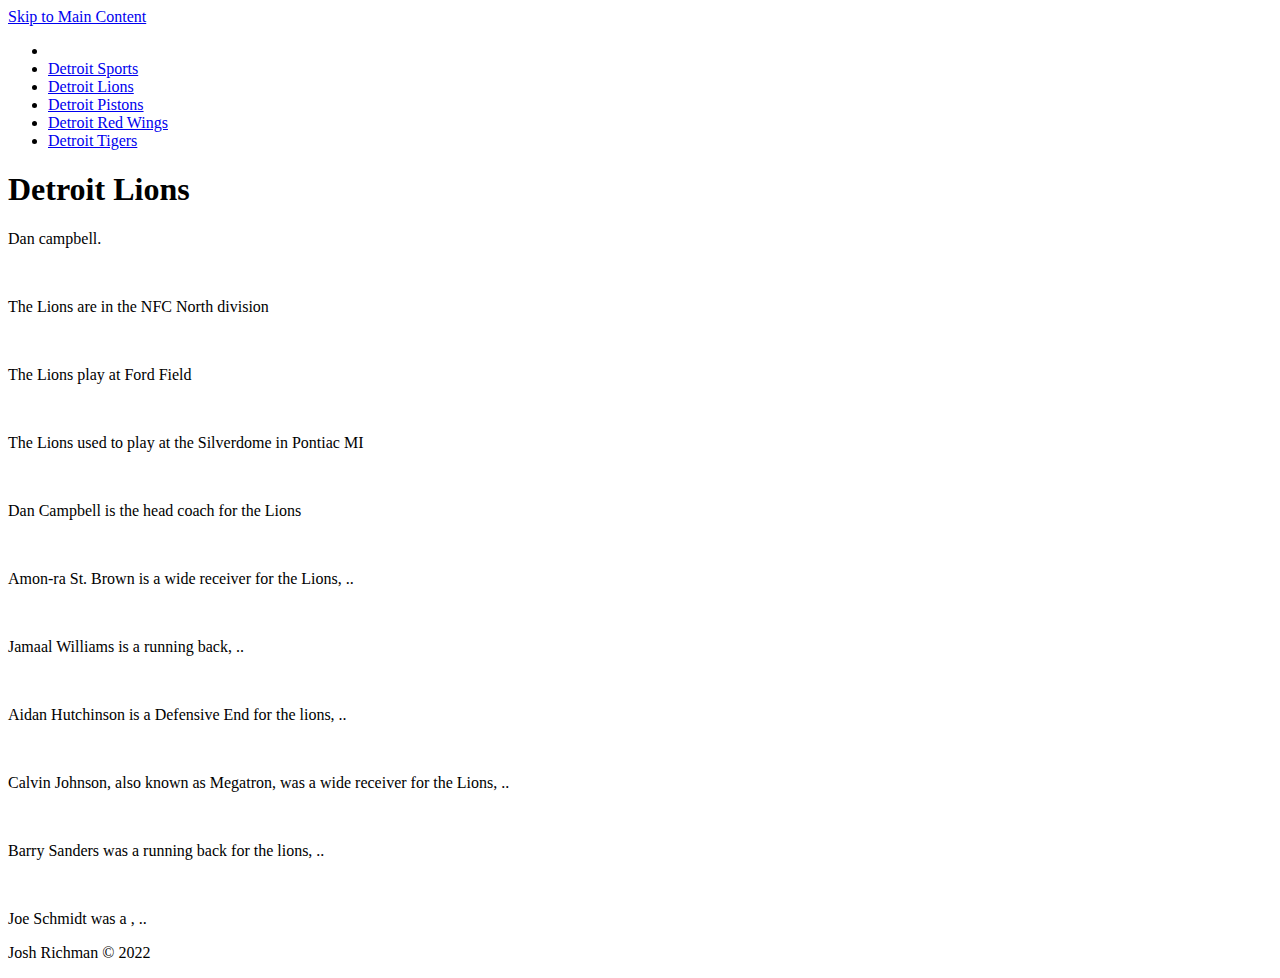
==== lions.html @ 0131fddc "Add files via upload" ====
<!DOCTYPE html>
<html lang="en">
<head>
	<meta charset="UTF-8">
	<meta name="viewport" content="width=device-width, initial-scale=1.0">
	<link rel="icon" href="images/favicon.ico"> <!--detroit lions icon here-->
	<link rel="stylesheet" href="css/html5reset.css">
	<link rel="stylesheet" href="css/style.css">
	<title>Final Project</title>
</head>

<!-- All of the visible code in the page belongs in the body tag -->
<body>
	<div class="skip"><a href="#main">Skip to Main Content</a></div>
	<header>
		<nav>
			<ul class = "nav_links">
				<!-- Since I am on the index file I added class = action to the link to index. -->
				<li><img src="images/lions/lions.jpg" class="logo" alt=""/></li>
				<li><a href = "index.html" >Detroit Sports</a></li>
				<li class="active"><a href = "lions.html">Detroit Lions</a></li> 
				<li><a href = "pistons.html">Detroit Pistons</a></li>
                <li><a href = "redWings.html">Detroit Red Wings</a></li>
                <li><a href = "tigers.html">Detroit Tigers</a></li>
			</ul>
		</nav>
	</header>

	<main class="lions" id = "main">
		
		<div class = overview>
			<h1>Detroit Lions</h1>
			<p>Dan campbell.</p>
		  </div>
	
		<div class="division" id="division">
			<img src="images/lions/nfc-logo.png" alt=""/>
		</div>
		<div class="textbox" id="division-text">
			<p>The Lions are in the NFC North division</p>
		</div>

		<div class="stadium" id="stadium">
			<img src="images/lions/fordField.jpg" alt=""/>
		</div>
		<div class="textbox" id="stadium-text">
			<p>The Lions play at Ford Field</p>
		</div>
		<div class="stadium" id="old-stadium">
			<img src="images/lions/silverdome.webp" alt=""/>
		</div>
		<div class="textbox" id="old-stadium-text">
			<p>The Lions used to play at the Silverdome in Pontiac MI</p>
		</div>

		<div class="coach" id="coach">
			<img src="images/lions/campbell.jpg" alt=""/>
		</div>
		<div class="textbox" id="coach-text">
			<p>Dan Campbell is the head coach for the Lions</p>
		</div>

		<div class="player" id="player1">
			<img src="images/lions/st.brown.jpg" alt=""/>
		</div>
		<div class="player-text" id="player1-text">
			<p>Amon-ra St. Brown is a wide receiver for the Lions, ..</p>
		</div>
		<div class="player" id="player2">
			<img src="images/lions/jamaal-williams.webp" alt=""/>
		</div>
		<div class="player-text" id="player2-text">
			<p>Jamaal Williams is a running back, ..</p>
		</div>
		<div class="player" id="player3">
			<img src="images/lions/hutchinson.jpg" alt=""/>
		</div>
		<div class="player-text" id="player3-text">
			<p>Aidan Hutchinson is a Defensive End for the lions, ..</p>
		</div>

		<div class="hofplayer" id="hofplayer1">
			<img src="images/lions/megatron.jpg" alt=""/>
		</div>
		<div class="hofplayer-text" id="hofplayer1-text">
			<p>Calvin Johnson, also known as Megatron, was a wide receiver for the Lions, ..</p>
		</div>
		<div class="hofplayer" id="hofplayer2">
			<img src="images/lions/sanders.jpg" alt=""/>
		</div>
		<div class="hofplayer-text" id="hofplayer2-text">
			<p>Barry Sanders was a running back for the lions, ..</p>
		</div>
		<div class="hofplayer" id="hofplayer3">
			<img src="images/lions/schmidt.jpg" alt=""/>
		</div>
		<div class="hofplayer-text" id="hofplayer3-text">
			<p>Joe Schmidt was a , ..</p>
		</div>



	</main>

	<!-- Footer is a sematic tag page that aids readability -->
	<footer>
		<p>Josh Richman &copy; 2022</p>
	</footer>
</body>
</html>
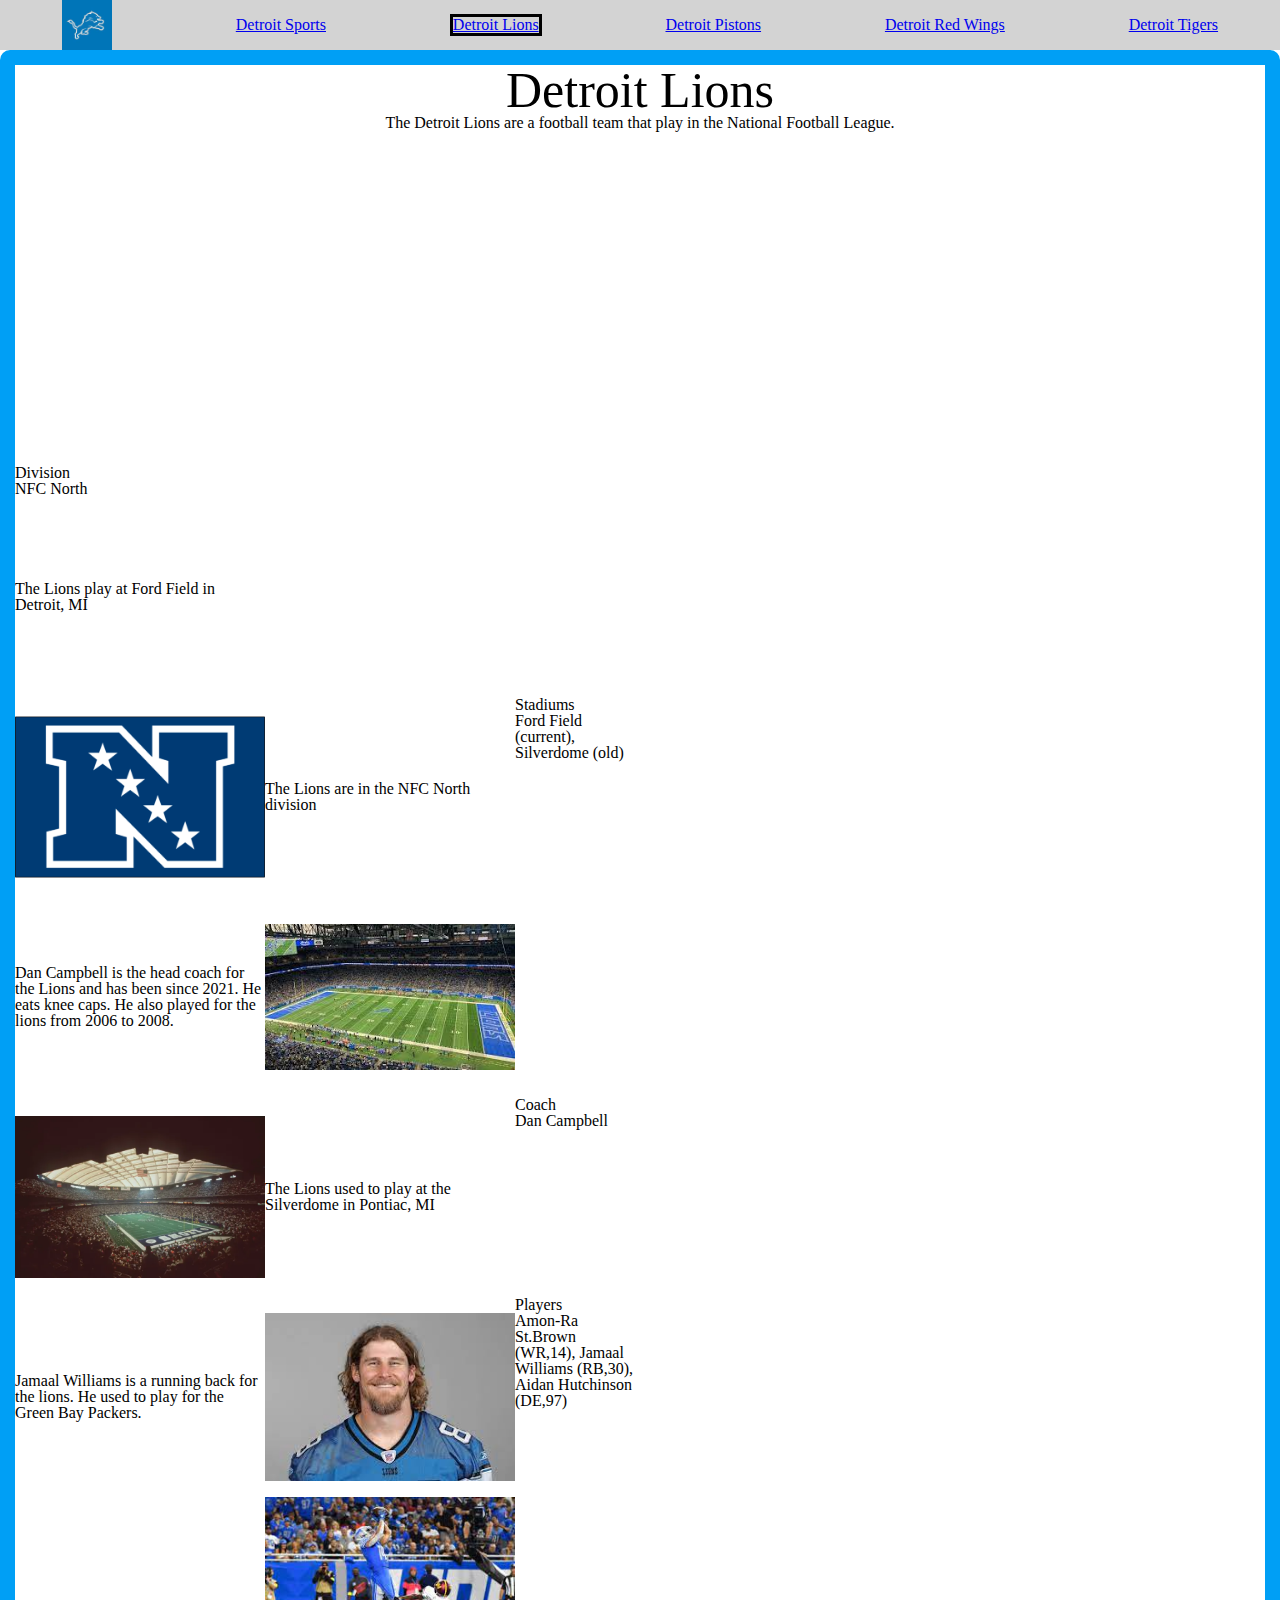
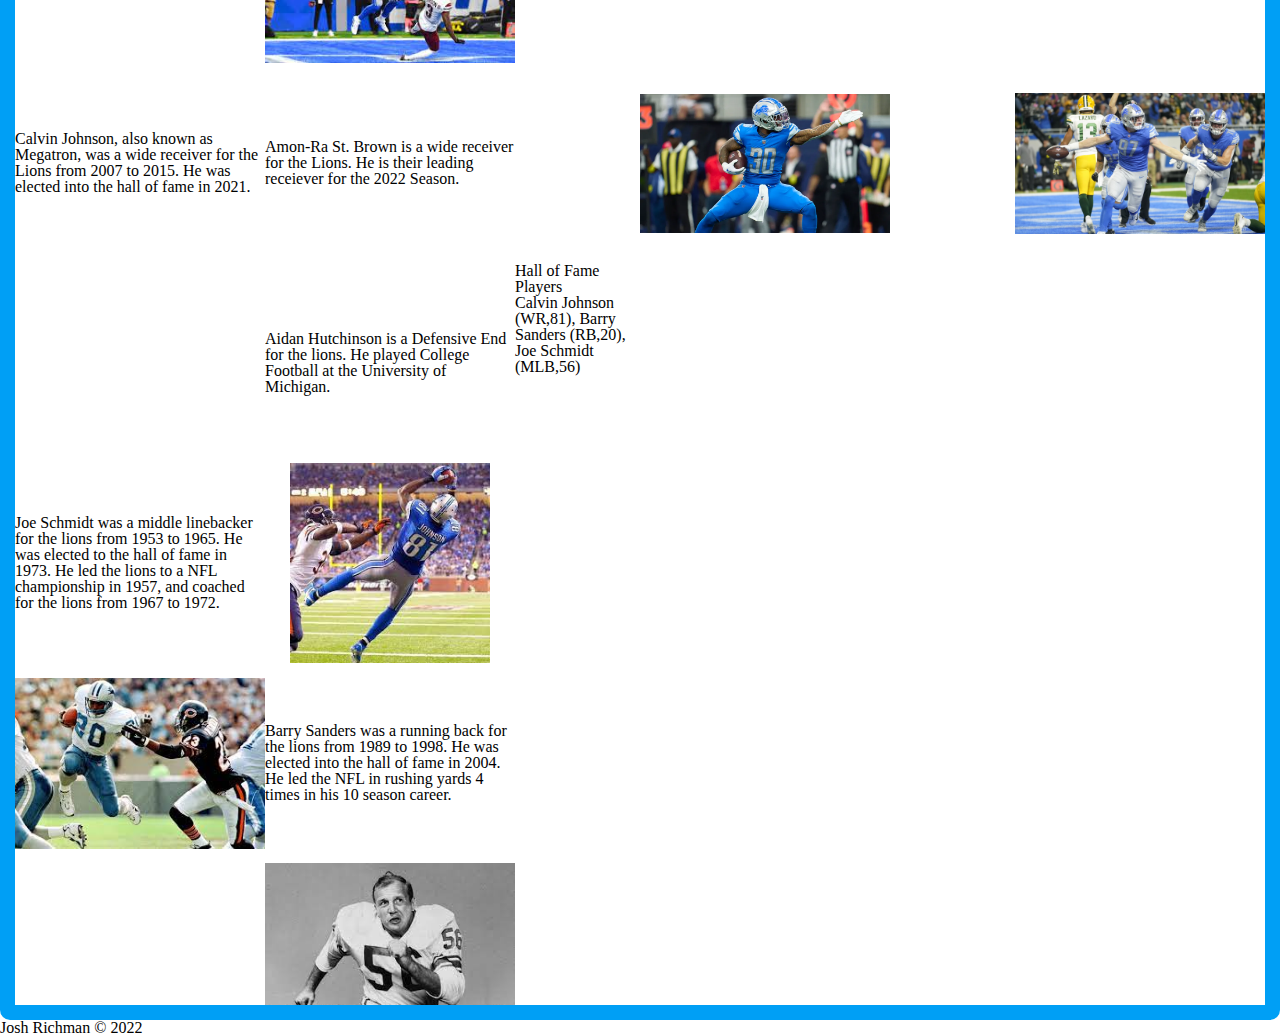
==== commit fe7a9faf: "Add files via upload" ====
--- a/lions.html
+++ b/lions.html
@@ -28,74 +28,94 @@
 
 	<main class="lions" id = "main">
 		
-		<div class = overview>
-			<h1>Detroit Lions</h1>
-			<p>Dan campbell.</p>
-		  </div>
-	
-		<div class="division" id="division">
-			<img src="images/lions/nfc-logo.png" alt=""/>
+		<div class = "overview">
+			<h1 tabindex="0">Detroit Lions</h1>
+			<p tabindex="0">The Detroit Lions are a football team that play in the National Football League.</p>
+		</div>
+		
+		<div class="titles" id="division-title">
+			<h2 tabindex="0">Division</h2>
+			<p tabindex="0">NFC North</p>
+		</div>
+		<div class="division image" id="division">
+			<img tabindex="0" src="images/lions/nfc-logo.png" alt=""/>
 		</div>
 		<div class="textbox" id="division-text">
-			<p>The Lions are in the NFC North division</p>
+			<p tabindex="0">The Lions are in the NFC North division</p>
 		</div>
 
-		<div class="stadium" id="stadium">
-			<img src="images/lions/fordField.jpg" alt=""/>
+		<div class="titles" id="stadium-title">
+			<h2 tabindex="0">Stadiums</h2>
+			<p tabindex="0">Ford Field (current), Silverdome (old)</p>
+		</div>
+		<div class="stadium image" id="stadium">
+			<img tabindex="0" src="images/lions/fordField.jpg" alt=""/>
 		</div>
 		<div class="textbox" id="stadium-text">
-			<p>The Lions play at Ford Field</p>
+			<p tabindex="0">The Lions play at Ford Field in Detroit, MI</p>
 		</div>
-		<div class="stadium" id="old-stadium">
-			<img src="images/lions/silverdome.webp" alt=""/>
+		<div class="stadium image" id="old-stadium">
+			<img tabindex="0" src="images/lions/silverdome.webp" alt=""/>
 		</div>
 		<div class="textbox" id="old-stadium-text">
-			<p>The Lions used to play at the Silverdome in Pontiac MI</p>
+			<p tabindex="0">The Lions used to play at the Silverdome in Pontiac, MI</p>
 		</div>
 
-		<div class="coach" id="coach">
-			<img src="images/lions/campbell.jpg" alt=""/>
+		<div class="titles" id="coach-title">
+			<h2 tabindex="0">Coach</h2>
+			<p tabindex="0">Dan Campbell</p>
+		</div>
+		<div class="coach image" id="coach">
+			<img tabindex="0" src="images/lions/campbell.jpg" alt=""/>
 		</div>
 		<div class="textbox" id="coach-text">
-			<p>Dan Campbell is the head coach for the Lions</p>
+			<p tabindex="0">Dan Campbell is the head coach for the Lions and has been since 2021. He eats knee caps. He also played for the lions from 2006 to 2008.</p>
 		</div>
 
-		<div class="player" id="player1">
-			<img src="images/lions/st.brown.jpg" alt=""/>
+		<div class="titles" id="player-title">
+			<h2 tabindex="0">Players</h2>
+			<p tabindex="0">Amon-Ra St.Brown (WR,14), Jamaal Williams (RB,30), Aidan Hutchinson (DE,97)</p>
 		</div>
-		<div class="player-text" id="player1-text">
-			<p>Amon-ra St. Brown is a wide receiver for the Lions, ..</p>
+		<div class="player image" id="player1">
+			<img tabindex="0" src="images/lions/st.brown.jpg" alt=""/>
 		</div>
-		<div class="player" id="player2">
-			<img src="images/lions/jamaal-williams.webp" alt=""/>
+		<div class="player-text textbox" id="player1-text">
+			<p tabindex="0">Amon-Ra St. Brown is a wide receiver for the Lions. He is their leading receiever for the 2022 Season.</p>
 		</div>
-		<div class="player-text" id="player2-text">
-			<p>Jamaal Williams is a running back, ..</p>
+		<div class="player image" id="player2">
+			<img tabindex="0" src="images/lions/jamaal-williams.webp" alt=""/>
 		</div>
-		<div class="player" id="player3">
-			<img src="images/lions/hutchinson.jpg" alt=""/>
+		<div class="player-text textbox" id="player2-text">
+			<p tabindex="0">Jamaal Williams is a running back for the lions. He used to play for the Green Bay Packers.</p>
 		</div>
-		<div class="player-text" id="player3-text">
-			<p>Aidan Hutchinson is a Defensive End for the lions, ..</p>
+		<div class="player image" id="player3">
+			<img tabindex="0" src="images/lions/hutchinson.jpg" alt=""/>
+		</div>
+		<div class="player-text textbox" id="player3-text">
+			<p tabindex="0">Aidan Hutchinson is a Defensive End for the lions. He played College Football at the University of Michigan.</p>
 		</div>
 
-		<div class="hofplayer" id="hofplayer1">
+		<div class="titles" id="hofplayer-title">
+			<h2 tabindex="0">Hall of Fame Players</h2>
+			<p tabindex="0">Calvin Johnson (WR,81), Barry Sanders (RB,20), Joe Schmidt (MLB,56)</p>
+		</div>
+		<div class="hofplayer image" id="hofplayer1">
 			<img src="images/lions/megatron.jpg" alt=""/>
 		</div>
-		<div class="hofplayer-text" id="hofplayer1-text">
-			<p>Calvin Johnson, also known as Megatron, was a wide receiver for the Lions, ..</p>
+		<div class="hofplayer-text textbox" id="hofplayer1-text">
+			<p tabindex="0">Calvin Johnson, also known as Megatron, was a wide receiver for the Lions from 2007 to 2015. He was elected into the hall of fame in 2021.</p>
 		</div>
-		<div class="hofplayer" id="hofplayer2">
-			<img src="images/lions/sanders.jpg" alt=""/>
+		<div class="hofplayer image" id="hofplayer2">
+			<img tabindex="0" src="images/lions/sanders.jpg" alt=""/>
 		</div>
-		<div class="hofplayer-text" id="hofplayer2-text">
-			<p>Barry Sanders was a running back for the lions, ..</p>
+		<div class="hofplayer-text textbox" id="hofplayer2-text">
+			<p tabindex="0">Barry Sanders was a running back for the lions from 1989 to 1998. He was elected into the hall of fame in 2004. He led the NFL in rushing yards 4 times in his 10 season career.</p>
 		</div>
-		<div class="hofplayer" id="hofplayer3">
-			<img src="images/lions/schmidt.jpg" alt=""/>
+		<div class="hofplayer image" id="hofplayer3">
+			<img tabindex="0" src="images/lions/schmidt.jpg" alt=""/>
 		</div>
-		<div class="hofplayer-text" id="hofplayer3-text">
-			<p>Joe Schmidt was a , ..</p>
+		<div class="hofplayer-text textbox" id="hofplayer3-text">
+			<p tabindex="0">Joe Schmidt was a middle linebacker for the lions from 1953 to 1965. He was elected to the hall of fame in 1973. He led the lions to a NFL championship in 1957, and coached for the lions from 1967 to 1972.</p>
 		</div>
 
 
--- a/css/style.css
+++ b/css/style.css
@@ -0,0 +1,288 @@
+h1{
+    text-align: center;
+    font-size: 50px;
+}
+
+.nav_links {
+    background-color: lightgray;
+    display: flex;
+    position: static;
+    width: 100%;
+    flex-direction: row;
+    justify-content: space-around;
+    align-items: center;
+    color: black;
+}
+.nav_links .active{
+    border: 3px solid black;
+}
+.nav_links li:hover{
+    border: 3px dashed black;
+}
+.skip a{
+    background: white;
+    left: 0;
+    padding: 6px;
+    -webkit-transition: top 1s ease-out;
+    transition: top 1s ease-out;
+    z-index: 1;
+}
+img{
+    max-height: 120px;
+    max-width: 150px;
+}
+.lions{
+    display: grid;
+    grid-template-columns: 1fr 1fr;
+    width: 100%;
+    box-sizing: border-box;
+    align-content: center;
+    border: 15px solid #009FF5;
+    border-radius: 10px;
+}
+.pistons{
+    display: flexbox;
+    border: 5px solid #1D42BA;
+}
+.redWings{
+    display: flexbox;
+    border: 5px solid #CE1126;
+}
+.tigers{
+    display: grid;
+    grid-template-columns: repeat(5, 1fr);
+    box-sizing: border-box;
+    width: 90%;
+    height: 400px;
+    align-self: center;
+    justify-self: center;
+    border: 5px solid #0C2340;
+    border-radius: 10px;
+}
+.overview{
+    justify-self: center;
+    align-self: center;
+    grid-column: 1 / span 2;
+    height: 100px;
+}
+.logo{
+    display: none;
+}
+.division, .stadium, .coach, .player, .hofplayer, 
+.textbox, .player-text, .hofplayer-text{
+    display: flex;
+    justify-content: center;
+    align-items: center;
+}
+.textbox, .player-text, .hofplayer-text{
+    display: none;
+}
+
+
+@media screen and (min-width: 500px) {
+    img{
+        max-height: 200px;
+        max-width: 250px;
+    }
+.lions{
+    display: grid;
+    grid-template-columns: 1fr 1fr;
+    width: 100%;
+    box-sizing: border-box;
+    align-content: center;
+    border: 15px solid #009FF5;
+    border-radius: 10px;
+}
+.pistons{
+    display: flexbox;
+    border: 5px solid #1D42BA;
+}
+.redWings{
+    display: flexbox;
+    border: 5px solid #CE1126;
+}
+.tigers{
+    display: grid;
+    grid-template-columns: repeat(5, 1fr);
+    box-sizing: border-box;
+    width: 90%;
+    height: 400px;
+    align-self: center;
+    justify-self: center;
+    border: 5px solid #0C2340;
+    border-radius: 10px;
+}
+.overview{
+    justify-self: center;
+    align-self: center;
+    grid-column: 1 / span 2;
+    height: 200px;
+}
+.logo{
+    display: flex;
+    max-width: 50px;
+    max-height: 50px;
+}
+/*lions and tigers*/
+#division, #stadium-text, #coach-text, #player2-text, #hofplayer1-text, #hofplayer3-text, #old-stadium,
+#player1, #player3, #hofplayer2 {
+    grid-column-start: 1;
+}
+#division-text, #stadium, #coach, #player2, #hofplayer1, #hofplayer3, #old-stadium-text,
+#player1-text, #player3-text, #hofplayer2-text {
+    grid-column-start: 2;
+}
+#stadium-text{
+    grid-row-start: 3;
+}
+#coach-text {
+    grid-row-start: 5;
+}
+#player2-text {
+    grid-row-start: 7;
+}
+#hofplayer1-text{
+    grid-row-start: 9;
+}
+#hofplayer3-text{
+    grid-row-start: 11;
+}
+.textbox, .player-text, .hofplayer-text{
+    display: flex;
+    justify-content: center;
+    align-items: center;
+    height: 200px;
+    overflow: auto;
+}
+}
+
+@media screen and (prefers-reduced-motion: reduce){
+    html{
+        scroll-behavior: auto; /* Removes scroll animation */
+    }
+  
+    .skip a{
+      -webkit-transition: none; /* sets to default setting */
+      transition: none;        /* sets to default setting */
+     }
+  
+    /*Turn off parallax*/
+    header{
+      background-attachment: initial;
+    }
+}
+.skip{
+    position: absolute;
+    top: -40px;
+  }
+  
+  /* Step 2b: Write selector/rule property to position the skip class element when it is in focus*/
+  .skip :focus{
+    position: absolute;
+    /*top: 20px;*/ /*40 px seems better for viewing*/
+    top: 40px;
+    white-space: nowrap;
+  }
+
+header{
+    background-color: #fff;
+}
+body > header {
+    position: -webkit-sticky;
+    position: sticky;
+    top: 0;
+
+}
+
+@media screen and (min-width: 800px) {
+
+.lions{
+    display: grid;
+    grid-template-columns: repeat(6, 1fr);
+    box-sizing: border-box;
+    align-content: center;
+    border: 15px solid #009FF5;
+    border-radius: 10px;
+}
+.pistons{
+    display: flexbox;
+    border: 5px solid #1D42BA;
+}
+.redWings{
+    display: flexbox;
+    border: 5px solid #CE1126;
+}
+.tigers{
+    display: grid;
+    grid-template-columns: repeat(5, 1fr);
+    box-sizing: border-box;
+    width: 90%;
+    height: 400px;
+    align-self: center;
+    justify-self: center;
+    border: 5px solid #0C2340;
+    border-radius: 10px;
+}
+
+/*
+.filler{
+    grid-column: 1 / span -1;
+    height: 400px;
+}
+*/
+.overview{
+    justify-self: center;
+    align-self: center;
+    grid-column: 1 / span 6;
+    height: 400px;
+}
+
+#player1{
+    grid-column-start: 2;
+}
+#player2{
+    grid-column-start: 4;
+}
+#player3{
+    grid-column-start: 6;
+}
+.player1-text{
+    grid-column-start: 1;
+    grid-row-start: 4;
+}
+}
+/*
+.division img{
+    grid-column: 1 / span 2;
+    height: 200px;
+}
+.stadium{
+    grid-column: 3 / span 2;
+    width: 100%;
+}
+*/
+/*
+@media screen and (min-width: 800px) {
+    .nav_links {
+        background-color: lightgray;
+        display: flex;
+        position: fixed;
+        width: 15%;
+        flex-direction: row;
+        justify-content: space-around;
+        align-items: center;
+        min-height: 100%;
+    }
+
+}
+*/
+/* color values for teams
+border: 2px solid #0076B6;
+    background-color: #B0B7BC;
+border: 2px solid #1D42BA;
+    background-color: #C8102E;    
+border: 2px solid #CE1126;
+    background-color: #FFF;
+border: 2px solid #0C2340;
+    background-color: #FA4616;
+    */
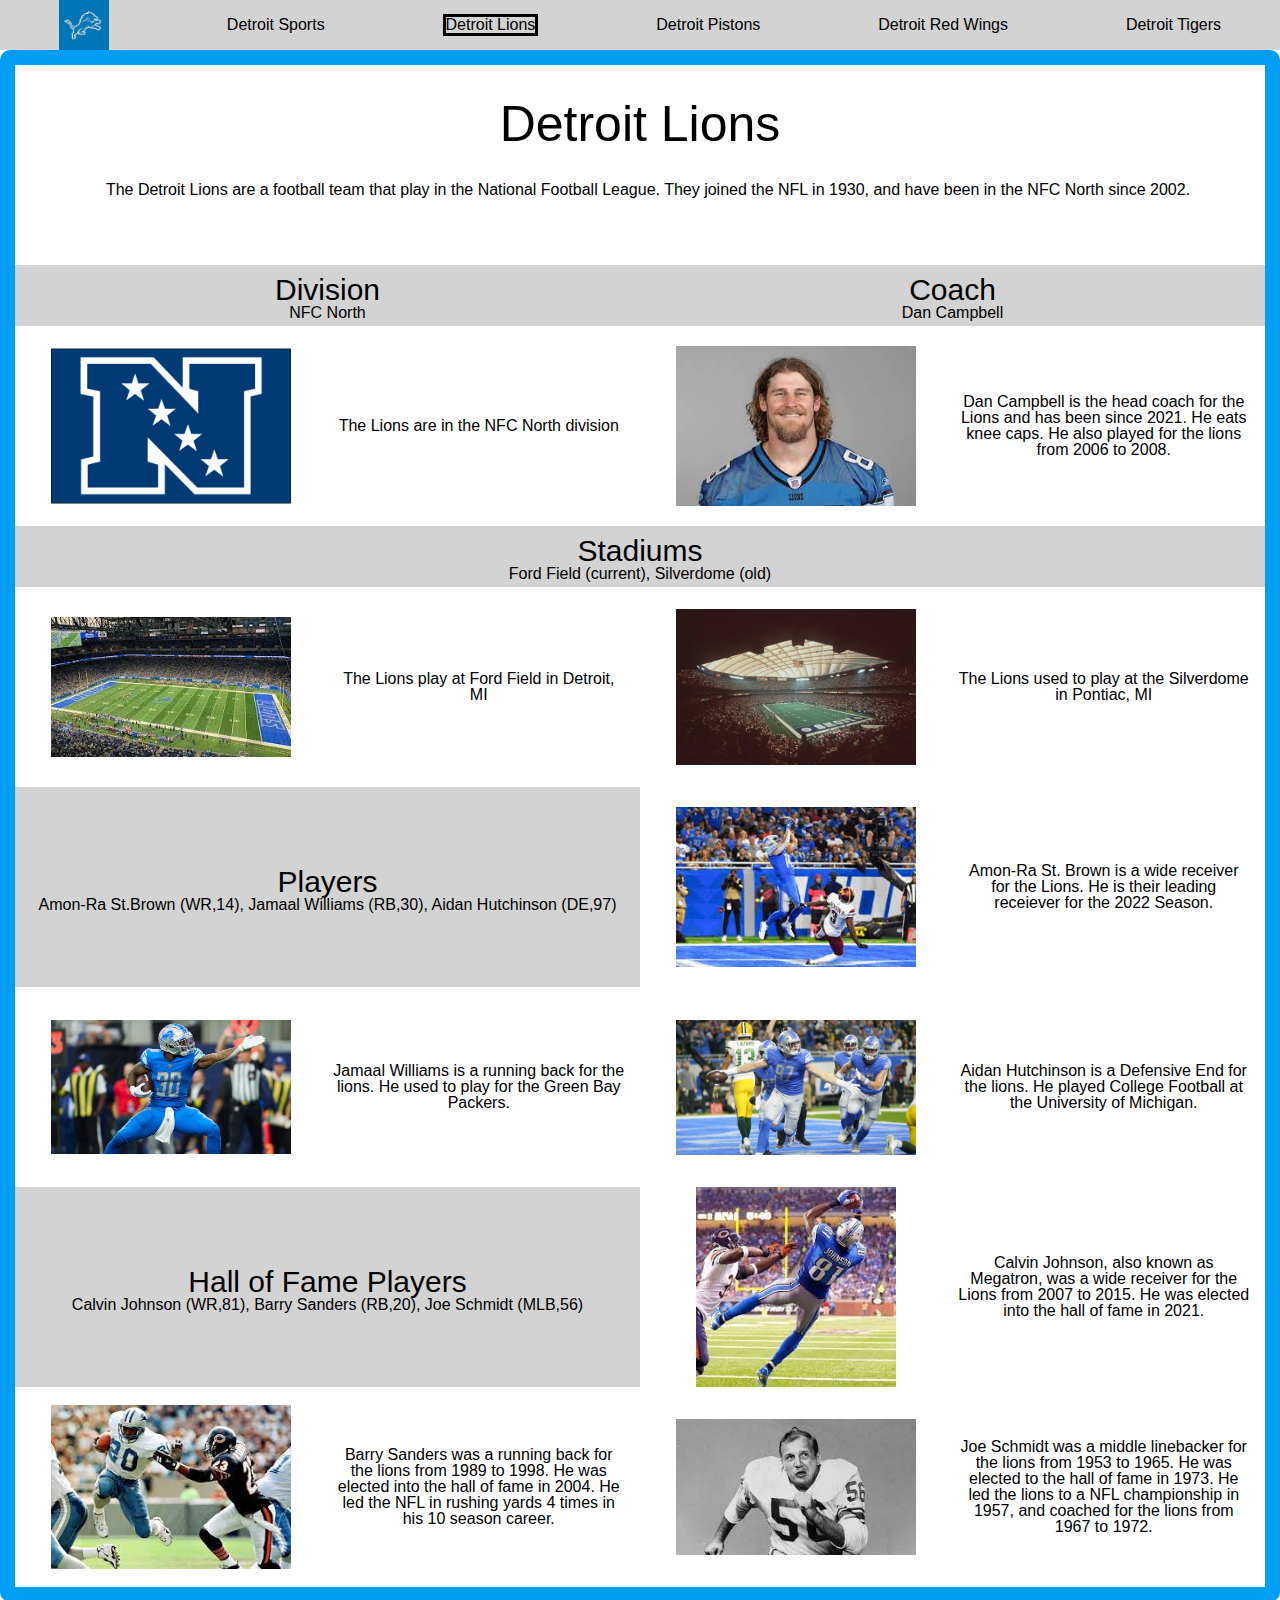
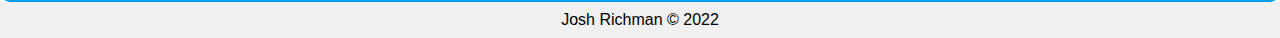
==== commit 4c289859: "Add files via upload" ====
--- a/lions.html
+++ b/lions.html
@@ -11,7 +11,7 @@
 
 <!-- All of the visible code in the page belongs in the body tag -->
 <body>
-	<div class="skip"><a href="#main">Skip to Main Content</a></div>
+	<div class="skip"><a class="skipLink" href="#main">Skip to Main Content</a></div>
 	<header>
 		<nav>
 			<ul class = "nav_links">
@@ -30,7 +30,9 @@
 		
 		<div class = "overview">
 			<h1 tabindex="0">Detroit Lions</h1>
-			<p tabindex="0">The Detroit Lions are a football team that play in the National Football League.</p>
+			<p tabindex="0">&emsp;The Detroit Lions are a football team that play in the National Football League.
+				 They joined the NFL in 1930, and have been in the NFC North since 2002.
+			</p>
 		</div>
 		
 		<div class="titles" id="division-title">
@@ -124,7 +126,7 @@
 
 	<!-- Footer is a sematic tag page that aids readability -->
 	<footer>
-		<p>Josh Richman &copy; 2022</p>
+		<p tabindex="0">Josh Richman &copy; 2022</p>
 	</footer>
 </body>
 </html>
--- a/css/style.css
+++ b/css/style.css
@@ -2,8 +2,15 @@
     text-align: center;
     font-size: 50px;
 }
-
+h2{
+    font-size: 30px;
+}
+li, h1, h2, p{
+    font-family: Arial, Helvetica, sans-serif;
+}
+/*Navigation Links Start*/
 .nav_links {
+    height: 50px;
     background-color: lightgray;
     display: flex;
     position: static;
@@ -12,6 +19,10 @@
     justify-content: space-around;
     align-items: center;
     color: black;
+}
+.nav_links li a{
+    color: black;
+    text-decoration: none;
 }
 .nav_links .active{
     border: 3px solid black;
@@ -27,91 +38,315 @@
     transition: top 1s ease-out;
     z-index: 1;
 }
+/*Navigation Links End*/
+
 img{
     max-height: 120px;
     max-width: 150px;
 }
+.index{
+    background-position-x: center;
+    background-image: url("../images/detroit.jpg");
+    background-repeat: no-repeat;
+}
+#detHome, footer{
+    background-color: rgba(225, 225, 225, 0.5);
+}
+.home, .homehead{
+    /*background: rgba(225, 225, 225, 0.5);*/
+    display: flex;
+    align-self: center;
+    justify-content: center;
+    max-width: 75%;
+    margin-left: 12.5%;
+    text-align: center;
+    
+}
+
+/*
+.homehead, footer{
+    justify-content: left;
+    padding: 10px 10px;
+}
+*/
+.homeheader, .homepage, .espn{
+    padding: 10px 0;
+}
+
+.homepage .espn{
+    display: grid;
+    grid-template-columns: 1fr;
+    grid-template-rows: 50px 50px 50px;
+}
+
+.espn h2, .espn p{
+    grid-column: 1 / span 2;
+}
+
+.btn{
+    display: flex;
+    justify-content: space-around;
+    flex-wrap: wrap;
+}
+.btn button{
+   width: 150px;
+}
+button:focus, button:hover {
+    border: 3px solid black;
+}
+/*-----------------------------Buttons ----------------------------*/
+#lionbtn {
+    background: #009FF5;
+    background-image: -webkit-linear-gradient(top, #009FF5, #B0B7BC);
+    background-image: -moz-linear-gradient(top, #009FF5, #B0B7BC);
+    background-image: -ms-linear-gradient(top, #009FF5, #B0B7BC);
+    background-image: -o-linear-gradient(top, #009FF5, #B0B7BC);
+    background-image: linear-gradient(to bottom, #009FF5, #B0B7BC);
+    -webkit-border-radius: 20;
+    -moz-border-radius: 20;
+    border-radius: 20px;
+    font-family: Arial;
+    color: #ffffff;
+    font-size: 20px;
+    padding: 10px 20px 10px 20px;
+    text-decoration: none;
+}
+#lionbtn:hover, #lionbtn:focus {
+    background: #009FF5;
+    text-decoration: none;
+}
+#pistonbtn {
+    background: #1D42BA;
+    background-image: -webkit-linear-gradient(top, #1D42BA, #C8102E);
+    background-image: -moz-linear-gradient(top, #1D42BA, #C8102E);
+    background-image: -ms-linear-gradient(top, #1D42BA, #C8102E);
+    background-image: -o-linear-gradient(top, #1D42BA, #C8102E);
+    background-image: linear-gradient(to bottom, #1D42BA, #C8102E);
+    -webkit-border-radius: 20;
+    -moz-border-radius: 20;
+    border-radius: 20px;
+    font-family: Arial;
+    color: #ffffff;
+    font-size: 20px;
+    padding: 10px 20px 10px 20px;
+    text-decoration: none;
+}
+#pistonbtn:hover, #pistonbtn:focus {
+    background: #1D42BA;
+    text-decoration: none;
+}
+#redbtn {
+    background: #CE1126;
+    background-image: -webkit-linear-gradient(top, #CE1126, #000);
+    background-image: -moz-linear-gradient(top, #CE1126, #000);
+    background-image: -ms-linear-gradient(top, #CE1126, #000);
+    background-image: -o-linear-gradient(top, #CE1126, #000);
+    background-image: linear-gradient(to bottom, #CE1126, #000);
+    -webkit-border-radius: 20;
+    -moz-border-radius: 20;
+    border-radius: 20px;
+    font-family: Arial;
+    color: #ffffff;
+    font-size: 20px;
+    padding: 10px 20px 10px 20px;
+    text-decoration: none;
+  }
+  
+  #redbtn:hover, #redbtn:focus {
+    background: #CE1126;
+    text-decoration: none;
+  }
+  #tigerbtn {
+    background: #FA4616;
+    background-image: -webkit-linear-gradient(top, #FA4616, #0C2340);
+    background-image: -moz-linear-gradient(top, #FA4616, #0C2340);
+    background-image: -ms-linear-gradient(top, #FA4616, #0C2340);
+    background-image: -o-linear-gradient(top, #FA4616, #0C2340);
+    background-image: linear-gradient(to bottom, #FA4616, #0C2340);
+    -webkit-border-radius: 20;
+    -moz-border-radius: 20;
+    border-radius: 20px;
+    font-family: Arial;
+    color: #ffffff;
+    font-size: 20px;
+    padding: 10px 20px 10px 20px;
+    text-decoration: none;
+  }
+  
+  #tigerbtn:hover, #tigerbtn:focus {
+    background: #FA4616;
+    text-decoration: none;
+  }
+  /*--------------------------Buttons End----------------------------*/
+
+/*lions & tigers*/
 .lions{
     display: grid;
     grid-template-columns: 1fr 1fr;
     width: 100%;
     box-sizing: border-box;
     align-content: center;
-    border: 15px solid #009FF5;
+    border: 5px solid #009FF5;
     border-radius: 10px;
-}
-.pistons{
-    display: flexbox;
-    border: 5px solid #1D42BA;
-}
-.redWings{
-    display: flexbox;
-    border: 5px solid #CE1126;
 }
 .tigers{
     display: grid;
-    grid-template-columns: repeat(5, 1fr);
+    grid-template-columns: 1fr 1fr;
+    width: 100%;
     box-sizing: border-box;
-    width: 90%;
-    height: 400px;
+    align-content: center;
+    border: 5px solid #FA4616;
+    border-radius: 10px;
+}
+.player, .hofplayer, .stadium {
+    -ms-grid-column-span: 1;
+    display: flex;
+    justify-content: center;
+    align-items: center;
+}
+.division, .coach, #player3, #hofplayer3,
+.textbox, .player-text, .hofplayer-text, .titles{
+    display: flex;
+    justify-content: center;
+    align-items: center;
+    grid-column: 1 / span 2;
+}
+
+.textbox, .player-text, .hofplayer-text{
+    display: none;
+}
+.titles{
+    display: flex;
+    flex-direction: column;
+    padding: 10px 0 0 0;
+}
+/*pistons & red wings*/
+.pistons, .redWings{
+    display: flex;
+    flex-direction: column;
+}
+#pistonmain{
+    border: 5px solid #1D42BA;
+    border-radius: 10px;
+}
+#redWingmain{
+    border: 5px solid #CE1126;
+    border-radius: 10px;
+}
+.container{
+    display: flex;
+    justify-content: center;
+    flex-direction: column;
+    flex-wrap: wrap;
+    margin: 0px 0px 20px 0px;
+}
+.textboxFlex, .imageFlex, .titlesFlex{
+    
     align-self: center;
-    justify-self: center;
-    border: 5px solid #0C2340;
-    border-radius: 10px;
+    text-align: center;
+}
+.imgtext{
+    display: flex;
+    flex-direction: column;
+    flex-wrap: wrap;
 }
 .overview{
+    display: grid;
     justify-self: center;
     align-self: center;
     grid-column: 1 / span 2;
-    height: 100px;
 }
 .logo{
     display: none;
 }
-.division, .stadium, .coach, .player, .hofplayer, 
-.textbox, .player-text, .hofplayer-text{
-    display: flex;
-    justify-content: center;
-    align-items: center;
-}
-.textbox, .player-text, .hofplayer-text{
-    display: none;
+
+@media screen and (max-width: 275px) {
+    p{
+        max-height: 200px;
+        overflow: auto;
+    }
+}
+@media screen and (max-width: 330px) {
+    img{
+        max-width: 49%;
+    }
 }
 
 
 @media screen and (min-width: 500px) {
     img{
         max-height: 200px;
-        max-width: 250px;
-    }
+        max-width: 240px;
+    }
+    .home, .homehead, footer{
+        padding: 10px 10px;
+        margin-left: 0;
+    }
+    .home{
+        max-width: 100%;
+        text-align: left;
+    }
+    .homehead, footer{
+        justify-content: left;
+    }
+
 .lions{
     display: grid;
     grid-template-columns: 1fr 1fr;
     width: 100%;
     box-sizing: border-box;
     align-content: center;
-    border: 15px solid #009FF5;
-    border-radius: 10px;
-}
-.pistons{
-    display: flexbox;
-    border: 5px solid #1D42BA;
-}
-.redWings{
-    display: flexbox;
-    border: 5px solid #CE1126;
-}
+    border-width: 10px; /*solid #009FF5;
+    border-radius: 10px;*/
+}
+.pistons, .redWings{
+    flex-direction: column-reverse;
+}
+#pistonmain{
+    justify-content: center;
+    border-width: 10px /*solid #1D42BA*/;
+}    
+#redWingmain{
+    border-width: 10px /*solid #CE1126*/;
+}
+.container{
+    display: flex;
+    justify-content: space-between;
+    flex-direction: row;
+    flex-wrap: wrap;
+    margin: 0px 0px 20px 0px;
+
+}
+.titlesFlex{
+    width: 50%;
+    background-color: #CE1126;
+    color: white;
+    margin: 10px;
+    padding-bottom: 5px;
+}
+.imgtext{
+    display: flex;
+    flex-direction: column-reverse;
+    flex-wrap: nowrap;
+}
+
+#pistonHead h1, #redWingHead h1{
+    background-color: #CE1126;
+    color: white;
+    align-self: center;
+    margin: 0 62px;
+}
+
 .tigers{
     display: grid;
-    grid-template-columns: repeat(5, 1fr);
+    grid-template-columns: 1fr 1fr;
+    width: 100%;
     box-sizing: border-box;
-    width: 90%;
-    height: 400px;
-    align-self: center;
-    justify-self: center;
-    border: 5px solid #0C2340;
-    border-radius: 10px;
-}
+    align-content: center;
+    border-width: 10px; /*solid #0C2340;
+    border-radius: 10px*/;
+}
+
 .overview{
     justify-self: center;
     align-self: center;
@@ -127,11 +362,19 @@
 #division, #stadium-text, #coach-text, #player2-text, #hofplayer1-text, #hofplayer3-text, #old-stadium,
 #player1, #player3, #hofplayer2 {
     grid-column-start: 1;
+    grid-column: 1 / span 1;
+    justify-content: center;
+    align-items: center;
+    text-align: right;
 }
 #division-text, #stadium, #coach, #player2, #hofplayer1, #hofplayer3, #old-stadium-text,
 #player1-text, #player3-text, #hofplayer2-text {
     grid-column-start: 2;
-}
+    grid-column: 2 / span 1;
+    -ms-grid-column-span: 1;
+    text-align: left;
+}
+
 #stadium-text{
     grid-row-start: 3;
 }
@@ -147,13 +390,19 @@
 #hofplayer3-text{
     grid-row-start: 11;
 }
+
 .textbox, .player-text, .hofplayer-text{
     display: flex;
     justify-content: center;
     align-items: center;
     height: 200px;
     overflow: auto;
-}
+    margin-left: 5px;
+}
+.titles{
+    display: none;
+}
+
 }
 
 @media screen and (prefers-reduced-motion: reduce){
@@ -194,62 +443,141 @@
 
 }
 
-@media screen and (min-width: 800px) {
-
-.lions{
+@media screen and (min-width: 830px) {
+
+    .lions{
+        display: grid;
+        grid-template-columns: repeat(4, 1fr);
+        box-sizing: border-box;
+        align-content: center;
+        border-width: 15px; /*solid #009FF5;
+        border-radius: 10px;*/
+    }
+    .overview{
+        justify-self: center;
+        align-self: center;
+        grid-column: 1 / span 6;
+        height: 200px;
+    }
+    .overview h1{
+        align-self: center;
+    }
+    .img{
+        max-width: 200px;
+        max-height: fit-content;
+    }
+    .titles{
+        width: 100%;
+        background-color:  lightgray;
+        margin: 0 15px 0 0;
+        padding-bottom: 5px;
+    }
+    .tigTitles{
+        background-color: #0C2340;
+        color: white;
+    }
+    /*reset*/
+    #stadium-text, #coach-text, #player2-text, #hofplayer1-text, #hofplayer3-text{
+        grid-row-start: auto;
+    }
+    .titles{
+        -ms-grid-column-span: 1;
+    }
+    #division-title, #stadium-title, #division, #stadium, #player-title, #player2, #hofplayer-title, #hofplayer2{
+        grid-column-start: 1;
+    } 
+    #stadium-text, #player2-text, #division-text, #hofplayer2-text{
+        grid-column-start: 2;
+    }
+    #coach-title, #coach, #old-stadium, #player1, #player3, #hofplayer1, #hofplayer3{
+        grid-column-start: 3;
+    }
+    #coach-text, #old-stadium-text, #player1-text, #player3-text, #hofplayer1-text, #hofplayer3-text{
+        grid-column-start: 4;
+    }
+    p{
+        text-align: center;
+    }
+    #coach-title{
+        grid-row-start: 2;
+    }
+    #coach, #coach-text{
+        grid-row-start: 3;
+    }
+    #stadium-title{
+        grid-column: 1 /span 4;
+    }
+    .textbox{
+        margin-right: 15px;
+    }
+
+/*
+.textbox, .titles{
+    grid-row-start: 1;
+    grid-column: 2/ span 1;
+}
+.image{
+    grid-row-start: 1;
+    grid-column: 3/ span 2;
+}*/
+
+.pistons, .redWings{
+    flex-direction: column;
+}
+#pistonmain{
+    border-width: 15px /*solid #1D42BA*/;
+}
+#redWingmain{
+    border-width: 15px /*solid #CE1126*/;
+}
+
+.titlesFlex{
+    width: 100%;
+}
+.imgtext{
+    display: flex;
+    flex-direction: row;
+    flex-wrap: nowrap;
+    width: 400px;
+}
+.container{
+    flex-wrap: wrap;
+    justify-content: space-around;
+}
+.container :nth-child(odd){
+    flex-direction: row-reverse;
+}
+.container :nth-child(4n){
+    flex-direction: column-reverse;
+}
+
+.tigers{
     display: grid;
-    grid-template-columns: repeat(6, 1fr);
+    grid-template-columns: repeat(4, 1fr);
     box-sizing: border-box;
     align-content: center;
-    border: 15px solid #009FF5;
-    border-radius: 10px;
-}
-.pistons{
-    display: flexbox;
-    border: 5px solid #1D42BA;
-}
-.redWings{
-    display: flexbox;
-    border: 5px solid #CE1126;
-}
-.tigers{
-    display: grid;
-    grid-template-columns: repeat(5, 1fr);
-    box-sizing: border-box;
-    width: 90%;
-    height: 400px;
-    align-self: center;
-    justify-self: center;
-    border: 5px solid #0C2340;
-    border-radius: 10px;
-}
-
+    border-width: 15px; /*solid #0C2340;
+    border-radius: 10px;*/
+}
+.titles{
+    display: flex;
+}
 /*
 .filler{
     grid-column: 1 / span -1;
     height: 400px;
 }
 */
-.overview{
-    justify-self: center;
-    align-self: center;
-    grid-column: 1 / span 6;
-    height: 400px;
-}
-
-#player1{
-    grid-column-start: 2;
-}
-#player2{
-    grid-column-start: 4;
-}
-#player3{
-    grid-column-start: 6;
-}
-.player1-text{
-    grid-column-start: 1;
-    grid-row-start: 4;
-}
+
+}
+@media screen and (min-width: 1230px) {
+    #playCont .imgtext{
+        flex-direction: row;
+    }
+    #hofCont .imgtext{
+        flex-direction: row-reverse;
+    }
+
 }
 /*
 .division img{
